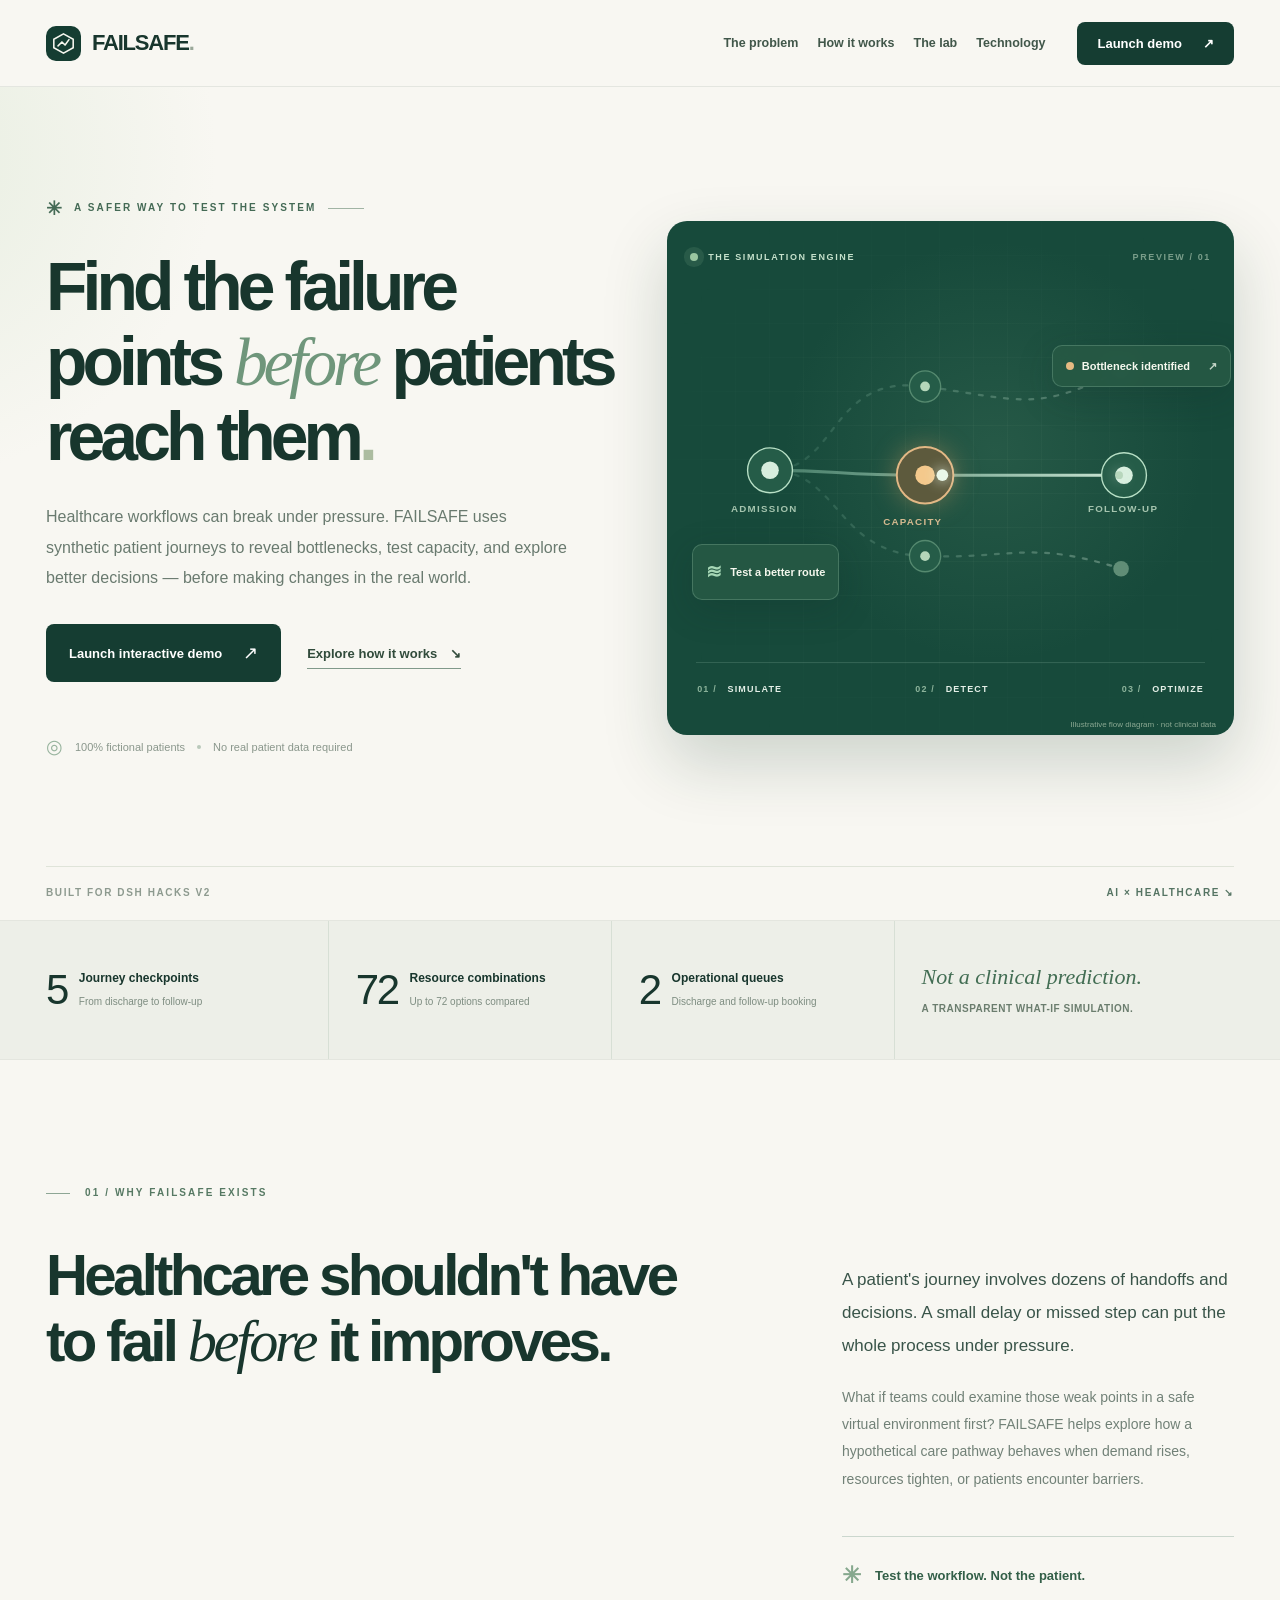
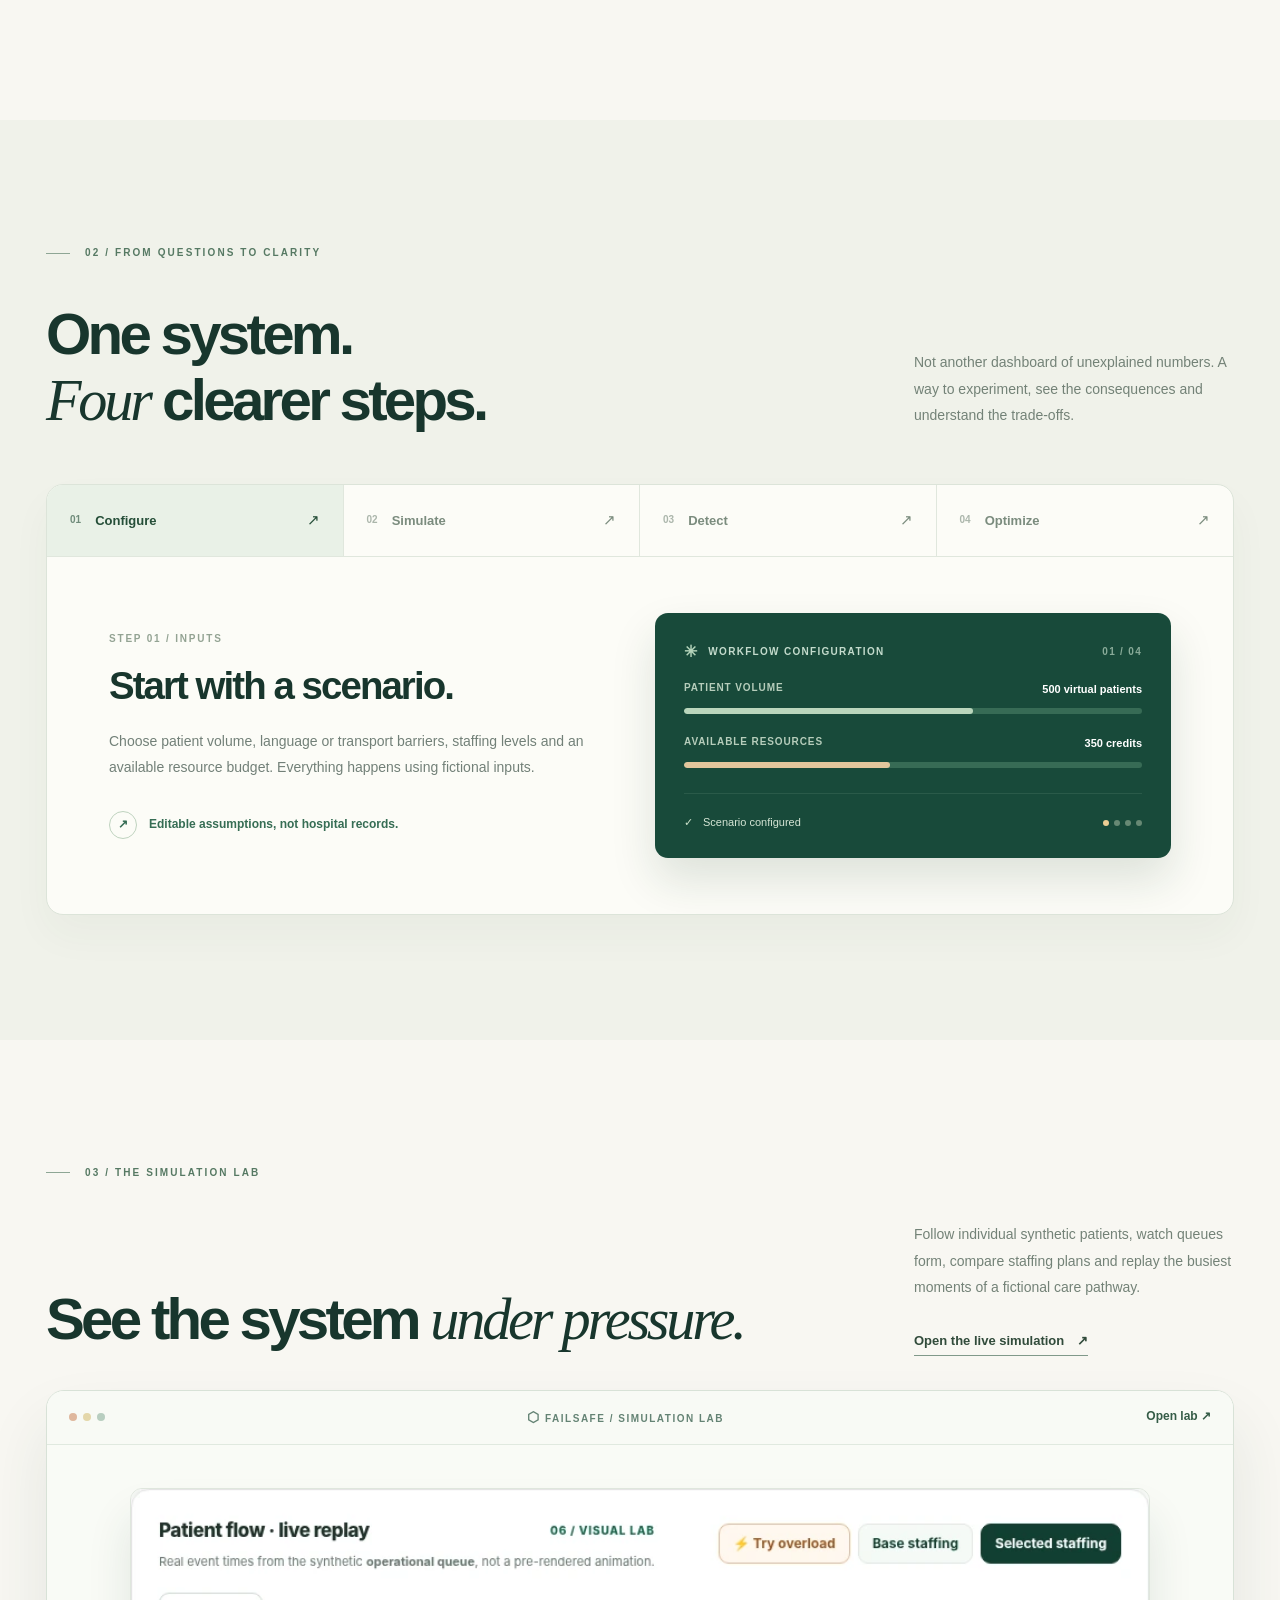
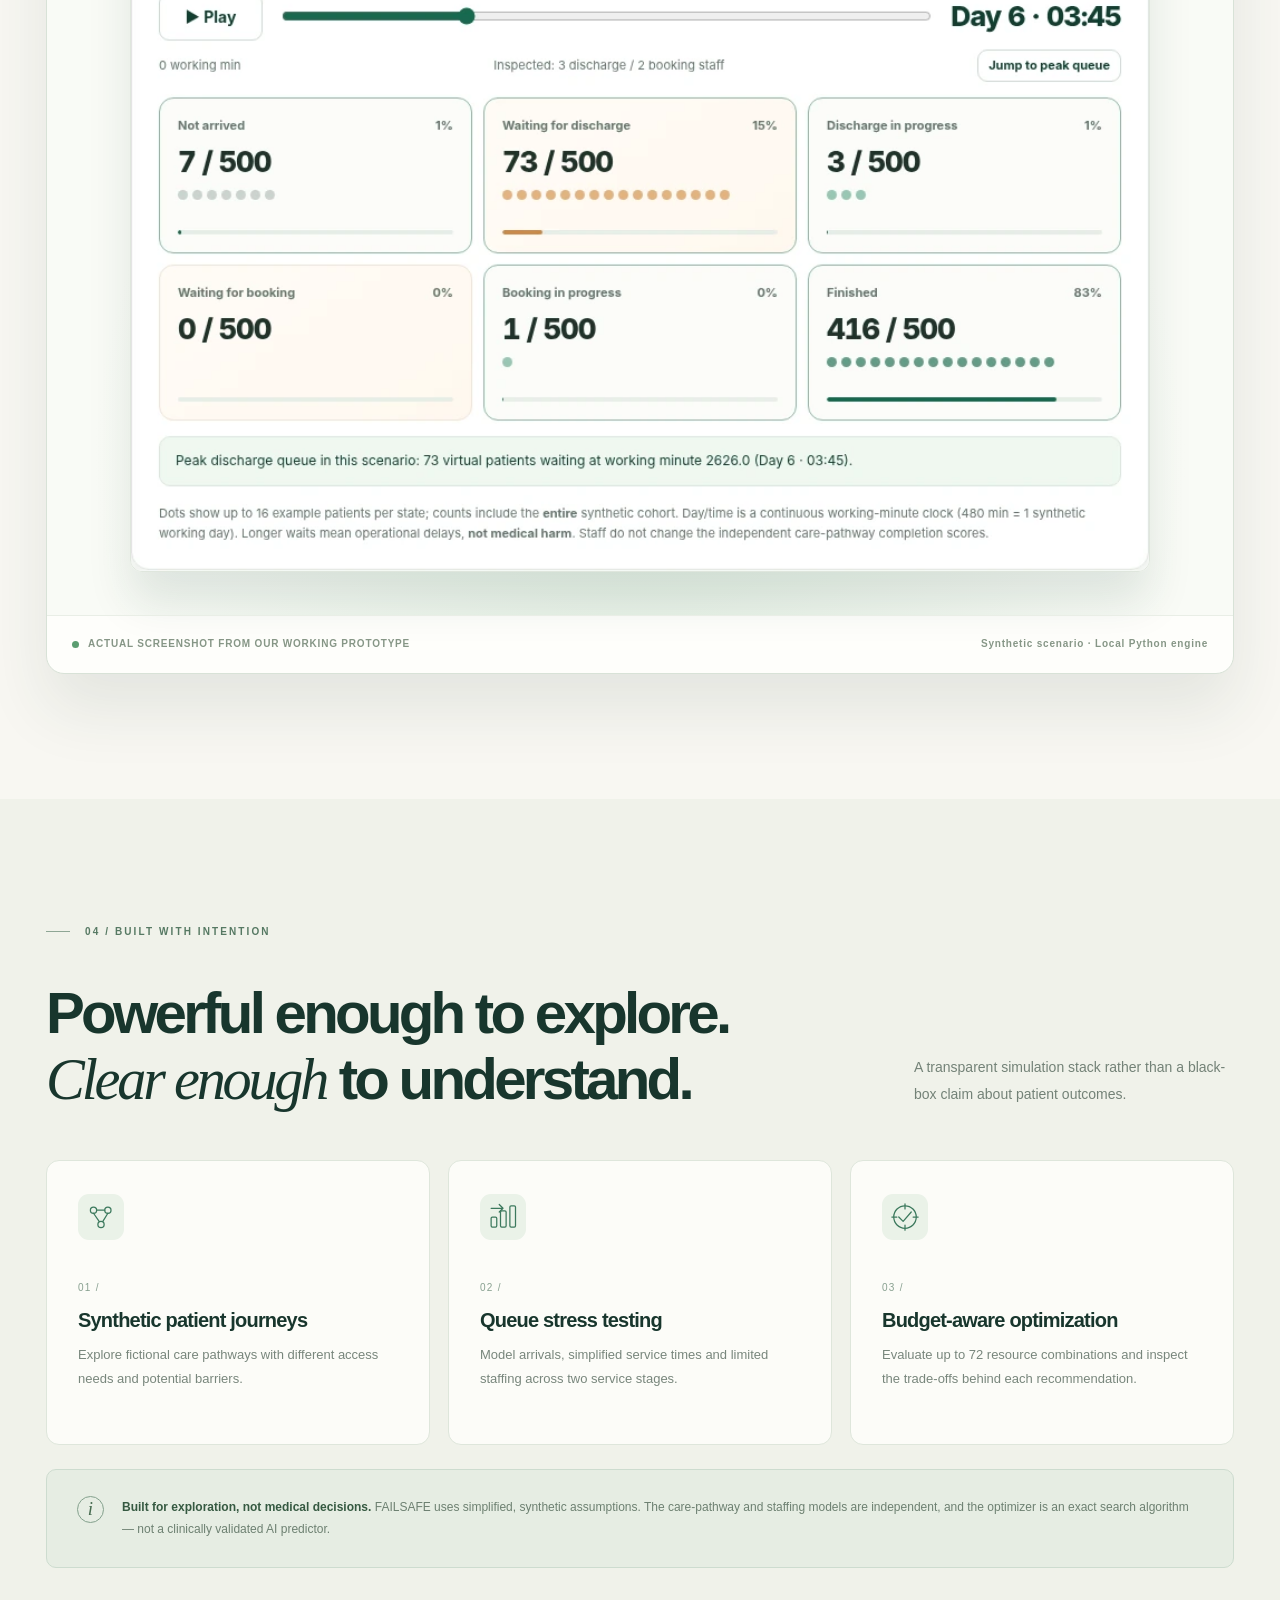
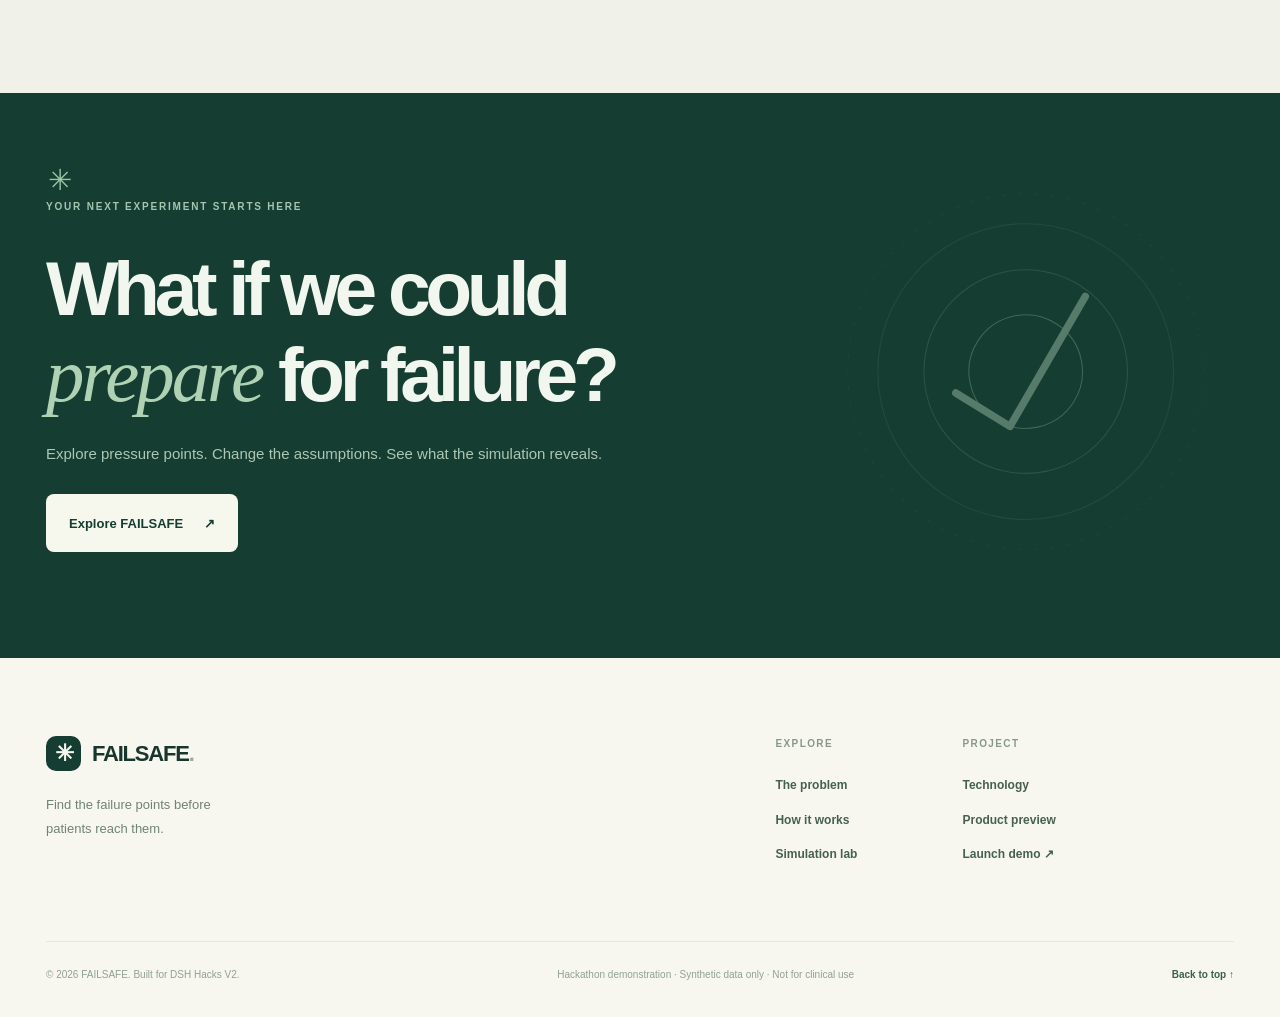
==== FAILSAFE_v0.8_Deploy/index.html @ ee8490b0 "Add files via upload" ====
<!doctype html>
<html lang="en">
<head>
  <meta charset="utf-8">
  <meta name="viewport" content="width=device-width, initial-scale=1">
  <meta name="theme-color" content="#f8f7f2">
  <meta name="description" content="FAILSAFE is an interactive healthcare workflow simulation prototype. Explore fictional patient journeys, stress-test queues and compare resource choices.">
  <meta property="og:title" content="FAILSAFE — Find the failure points before patients reach them">
  <meta property="og:description" content="An interactive healthcare workflow stress-testing prototype. Simulate. Detect. Optimize.">
  <title>FAILSAFE — Stress-test healthcare before it happens</title>
  <link rel="icon" href="assets/favicon.svg" type="image/svg+xml">
  <link rel="stylesheet" href="assets/styles.css">
  <script src="assets/home.js" defer></script>
</head>
<body>
  <a class="skip-link" href="#main">Skip to content</a>
  <header class="site-header" id="top">
    <div class="wrap navbar">
      <a class="brand" href="index.html" aria-label="FAILSAFE home">
        <span class="brand-icon" aria-hidden="true"><svg viewBox="0 0 32 32" fill="none"><path d="M16 3.6 28.4 10.5v11L16 28.4 3.6 21.5v-11L16 3.6Z" stroke="currentColor" stroke-width="2"/><path d="m9 19 5-5 4 4 5-7" stroke="currentColor" stroke-width="2" stroke-linecap="round" stroke-linejoin="round"/></svg></span>
        <span>FAILSAFE<span class="brand-period">.</span></span>
      </a>
      <nav class="nav-links" id="primary-nav" aria-label="Primary navigation">
        <a href="#mission">The problem</a><a href="#how-it-works">How it works</a><a href="#simulation">The lab</a><a href="#technology">Technology</a>
        <a class="nav-mobile-cta" href="lab.html">Launch the demo <span aria-hidden="true">↗</span></a>
      </nav>
      <div class="nav-right"><span class="nav-version"><span class="live-indicator"></span> INTERACTIVE PROTOTYPE</span><a class="button button-dark nav-cta" href="lab.html">Launch demo <span aria-hidden="true">↗</span></a></div>
      <button class="menu-toggle" type="button" aria-controls="primary-nav" aria-expanded="false" aria-label="Open navigation"><span></span><span></span><span></span></button>
    </div>
  </header>

  <main id="main">
    <section class="hero" aria-labelledby="hero-heading">
      <div class="hero-halo" aria-hidden="true"></div>
      <div class="wrap hero-grid">
        <div class="hero-content">
          <div class="eyebrow"><span class="eyebrow-symbol">✳</span> A SAFER WAY TO TEST THE SYSTEM <span class="eyebrow-line"></span></div>
          <h1 id="hero-heading">Find the failure points <em>before</em> patients reach them<span class="accent-dot">.</span></h1>
          <p class="hero-description">Healthcare workflows can break under pressure. FAILSAFE uses synthetic patient journeys to reveal bottlenecks, test capacity, and explore better decisions — before making changes in the real world.</p>
          <div class="hero-actions"><a class="button button-dark button-large" href="lab.html">Launch interactive demo <span class="button-arrow" aria-hidden="true">↗</span></a><a class="text-link" href="#how-it-works">Explore how it works <span aria-hidden="true">↘</span></a></div>
          <div class="hero-footnote"><span class="halo-icon" aria-hidden="true">◎</span> 100% fictional patients <span class="foot-divider"></span> No real patient data required</div>
        </div>
        <div class="hero-visual" aria-label="Illustration of a simulated patient workflow with a highlighted bottleneck">
          <div class="visual-grid"></div><div class="visual-ambient"></div>
          <div class="visual-topline"><span class="visual-mark"><span class="pulse"></span> THE SIMULATION ENGINE</span><span class="visual-serial">PREVIEW / 01</span></div>
          <div class="graph-art" aria-hidden="true">
            <svg viewBox="0 0 530 350" role="img" aria-label="Illustrative workflow network"><defs><linearGradient id="lineGlow" x1="0" x2="1"><stop stop-color="#7bb59b" stop-opacity=".48"/><stop offset="1" stop-color="#d7efde" stop-opacity=".95"/></linearGradient></defs>
              <path class="route faint" d="M80 182 C151 182 140 83 238 96 S351 124 440 79"/>
              <path class="route faint" d="M80 182 C151 182 147 267 238 270 S347 253 440 283"/>
              <path class="route primary" d="M80 182 C155 182 143 187 237 187 S345 187 443 187"/>
              <circle cx="80" cy="182" r="23" class="ring"/><circle cx="80" cy="182" r="9" class="node"/>
              <circle cx="239" cy="96" r="16" class="ring light"/><circle cx="239" cy="96" r="5" class="node dim"/>
              <circle cx="239" cy="187" r="29" class="ring amber-ring"/><circle cx="239" cy="187" r="10" class="node amber"/>
              <circle cx="239" cy="270" r="16" class="ring light"/><circle cx="239" cy="270" r="5" class="node dim"/>
              <circle cx="443" cy="187" r="23" class="ring"/><circle cx="443" cy="187" r="9" class="node"/>
              <circle cx="440" cy="79" r="8" class="endnode"/><circle cx="440" cy="283" r="8" class="endnode"/>
              <circle r="6" class="flow-particle"><animateMotion dur="5s" repeatCount="indefinite" path="M80 182 C155 182 143 187 237 187 S345 187 443 187"/></circle>
              <circle r="4" class="flow-particle second"><animateMotion dur="5s" begin="-2.5s" repeatCount="indefinite" path="M80 182 C155 182 143 187 237 187 S345 187 443 187"/></circle>
              <text x="40" y="225" class="svg-label">ADMISSION</text><text x="196" y="238" class="svg-label amber-text">CAPACITY</text><text x="406" y="225" class="svg-label">FOLLOW-UP</text>
            </svg>
            <div class="graph-bubble bubble-top"><span class="bubble-dot amber-bg"></span> Bottleneck identified <span class="bubble-icon">↗</span></div>
            <div class="graph-bubble bubble-bottom"><span class="wave-icon">≋</span> Test a better route</div>
          </div>
          <div class="visual-bottom"><span><span class="small-label">01 /</span> SIMULATE</span><span><span class="small-label">02 /</span> DETECT</span><span><span class="small-label">03 /</span> OPTIMIZE</span></div>
          <div class="visual-corner-tag">Illustrative flow diagram · not clinical data</div>
        </div>
      </div>
      <div class="wrap hero-bottom-rule"><span>BUILT FOR DSH HACKS V2</span><span>AI × HEALTHCARE <span aria-hidden="true">↘</span></span></div>
    </section>

    <section class="stats-band" aria-label="Prototype capabilities"><div class="wrap stat-grid">
      <div class="stat"><strong>5</strong><div><b>Journey checkpoints</b><span>From discharge to follow-up</span></div></div>
      <div class="stat"><strong>72</strong><div><b>Resource combinations</b><span>Up to 72 options compared</span></div></div>
      <div class="stat"><strong>2</strong><div><b>Operational queues</b><span>Discharge and follow-up booking</span></div></div>
      <div class="stat stat-quote"><span>Not a clinical prediction.</span><b>A transparent what-if simulation.</b></div>
    </div></section>

    <section class="section mission-section" id="mission"><div class="wrap mission-grid">
      <div><div class="section-kicker"><span class="kicker-line"></span> 01 / WHY FAILSAFE EXISTS</div><h2>Healthcare shouldn't have to fail <span class="serif-accent">before</span> it improves.</h2></div>
      <div class="mission-copy"><p class="lead">A patient's journey involves dozens of handoffs and decisions. A small delay or missed step can put the whole process under pressure.</p><p>What if teams could examine those weak points in a safe virtual environment first? FAILSAFE helps explore how a hypothetical care pathway behaves when demand rises, resources tighten, or patients encounter barriers.</p><div class="quote-rule"><span class="quote-star">✳</span><span>Test the workflow. Not the patient.</span></div></div>
    </div></section>

    <section class="section process-section" id="how-it-works"><div class="wrap">
      <div class="section-kicker"><span class="kicker-line"></span> 02 / FROM QUESTIONS TO CLARITY</div>
      <div class="process-heading"><h2>One system.<br><span class="serif-accent">Four</span> clearer steps.</h2><p>Not another dashboard of unexplained numbers. A way to experiment, see the consequences and understand the trade-offs.</p></div>
      <div class="process-card" id="process-explorer"><div class="process-tabs" role="tablist" aria-label="Simulation process steps">
        <button class="step-tab active" data-step="0" type="button" role="tab" aria-selected="true" aria-controls="step-panel" id="tab-0"><span class="step-count">01</span><span>Configure</span><span class="tab-arrow">↗</span></button>
        <button class="step-tab" data-step="1" type="button" role="tab" aria-selected="false" aria-controls="step-panel" id="tab-1" tabindex="-1"><span class="step-count">02</span><span>Simulate</span><span class="tab-arrow">↗</span></button>
        <button class="step-tab" data-step="2" type="button" role="tab" aria-selected="false" aria-controls="step-panel" id="tab-2" tabindex="-1"><span class="step-count">03</span><span>Detect</span><span class="tab-arrow">↗</span></button>
        <button class="step-tab" data-step="3" type="button" role="tab" aria-selected="false" aria-controls="step-panel" id="tab-3" tabindex="-1"><span class="step-count">04</span><span>Optimize</span><span class="tab-arrow">↗</span></button>
      </div><div class="process-details" role="tabpanel" id="step-panel" aria-labelledby="tab-0" tabindex="0">
        <div class="process-copy"><div class="muted-overline" id="step-overline">STEP 01 / INPUTS</div><h3 id="step-title">Start with a scenario.</h3><p id="step-text">Choose patient volume, language or transport barriers, staffing levels and an available resource budget. Everything happens using fictional inputs.</p><div class="step-callout"><span class="callout-symbol">↗</span><span id="step-note">Editable assumptions, not hospital records.</span></div></div>
        <div class="step-demo" aria-hidden="true"><div class="demo-heading"><span class="mini-mark">✳</span> WORKFLOW CONFIGURATION <span>01 / 04</span></div><div class="demo-lines"><div class="demo-label">PATIENT VOLUME <b id="mini-label-1">500 virtual patients</b></div><div class="progress-track"><div class="progress-bar" id="mini-bar-1"></div></div><div class="demo-label">AVAILABLE RESOURCES <b id="mini-label-2">350 credits</b></div><div class="progress-track secondary-track"><div class="progress-bar" id="mini-bar-2"></div></div></div><div class="demo-footer"><span class="check-circle">✓</span><span id="mini-status">Scenario configured</span><span class="mini-dots"><i></i><i></i><i></i><i></i></span></div></div>
      </div></div>
    </div></section>

    <section class="section lab-section" id="simulation"><div class="wrap"><div class="section-kicker"><span class="kicker-line"></span> 03 / THE SIMULATION LAB</div>
      <div class="lab-intro"><h2>See the system <span class="serif-accent">under pressure.</span></h2><div><p>Follow individual synthetic patients, watch queues form, compare staffing plans and replay the busiest moments of a fictional care pathway.</p><a class="text-link dark-link" href="lab.html">Open the live simulation <span aria-hidden="true">↗</span></a></div></div>
      <div class="lab-frame"><div class="lab-frame-top"><div class="frame-dots"><i></i><i></i><i></i></div><span class="frame-address"><span class="small-shield">⬡</span> FAILSAFE / SIMULATION LAB</span><a href="lab.html" class="frame-open">Open lab ↗</a></div><div class="lab-image-wrap"><img loading="lazy" src="assets/simulation-screenshot.webp" alt="Actual FAILSAFE simulation lab: a timeline and six cards showing fictional patients arriving, waiting for discharge, receiving service, waiting for booking, receiving booking service, and finishing."></div><div class="lab-caption"><div><span class="caption-dot"></span> ACTUAL SCREENSHOT FROM OUR WORKING PROTOTYPE</div><span>Synthetic scenario · Local Python engine</span></div></div>
    </div></section>

    <section class="section tech-section" id="technology"><div class="wrap"><div class="section-kicker"><span class="kicker-line"></span> 04 / BUILT WITH INTENTION</div><div class="tech-head"><h2>Powerful enough to explore.<br><span class="serif-accent">Clear enough</span> to understand.</h2><p>A transparent simulation stack rather than a black-box claim about patient outcomes.</p></div><div class="tech-grid">
      <article class="tech-card"><div class="feature-icon"><svg viewBox="0 0 48 48" fill="none" aria-hidden="true"><circle cx="12" cy="13" r="5"/><circle cx="35" cy="13" r="5"/><circle cx="24" cy="36" r="5"/><path d="M17 13h13m-18 5 9 13m14-13-8 13"/></svg></div><span class="tech-number">01 /</span><h3>Synthetic patient journeys</h3><p>Explore fictional care pathways with different access needs and potential barriers.</p></article>
      <article class="tech-card"><div class="feature-icon"><svg viewBox="0 0 48 48" fill="none" aria-hidden="true"><rect x="5" y="24" width="9" height="16" rx="2"/><rect x="20" y="14" width="9" height="26" rx="2"/><rect x="35" y="6" width="9" height="34" rx="2"/><path d="M5 10h19m-6-6 6 6-6 6"/></svg></div><span class="tech-number">02 /</span><h3>Queue stress testing</h3><p>Model arrivals, simplified service times and limited staffing across two service stages.</p></article>
      <article class="tech-card"><div class="feature-icon"><svg viewBox="0 0 48 48" fill="none" aria-hidden="true"><circle cx="24" cy="24" r="18"/><path d="m14 24 7 7 13-15"/><path d="M24 3v8m0 26v8M3 24h8m26 0h8"/></svg></div><span class="tech-number">03 /</span><h3>Budget-aware optimization</h3><p>Evaluate up to 72 resource combinations and inspect the trade-offs behind each recommendation.</p></article>
    </div><div class="tech-honesty"><div class="honesty-icon">i</div><p><strong>Built for exploration, not medical decisions.</strong> FAILSAFE uses simplified, synthetic assumptions. The care-pathway and staffing models are independent, and the optimizer is an exact search algorithm — not a clinically validated AI predictor.</p></div>
    </div></section>

    <section class="closing-section"><div class="wrap closing-grid"><div class="closing-spark" aria-hidden="true">✳</div><div class="closing-copy"><div class="closing-kicker">YOUR NEXT EXPERIMENT STARTS HERE</div><h2>What if we could<br><em>prepare</em> for failure?</h2><p>Explore pressure points. Change the assumptions. See what the simulation reveals.</p><a class="button button-cream button-large" href="lab.html">Explore FAILSAFE <span aria-hidden="true">↗</span></a></div><div class="closing-symbol" aria-hidden="true"><svg viewBox="0 0 350 350" fill="none"><circle cx="175" cy="175" r="138" stroke="currentColor" stroke-opacity=".22"/><circle cx="175" cy="175" r="95" stroke="currentColor" stroke-opacity=".35"/><circle cx="175" cy="175" r="53" stroke="currentColor" stroke-opacity=".65"/><path d="m107 181 43 41 94-104" stroke="currentColor" stroke-width="7" stroke-linecap="round" stroke-linejoin="round"/><circle cx="175" cy="175" r="166" stroke="currentColor" stroke-opacity=".12" stroke-dasharray="3 12"/></svg></div></div></section>
  </main>

  <footer class="site-footer"><div class="wrap footer-top"><div><a class="brand brand-footer" href="#top"><span class="brand-icon" aria-hidden="true">✳</span><span>FAILSAFE<span class="brand-period">.</span></span></a><p>Find the failure points before<br>patients reach them.</p></div><div class="footer-links"><div><span>EXPLORE</span><a href="#mission">The problem</a><a href="#how-it-works">How it works</a><a href="lab.html">Simulation lab</a></div><div><span>PROJECT</span><a href="#technology">Technology</a><a href="#simulation">Product preview</a><a href="lab.html">Launch demo ↗</a></div></div></div><div class="wrap footer-bottom"><span>© 2026 FAILSAFE. Built for DSH Hacks V2.</span><span>Hackathon demonstration · Synthetic data only · Not for clinical use</span><a href="#top">Back to top ↑</a></div></footer>
</body>
</html>
---- FAILSAFE_v0.8_Deploy/assets/styles.css ----
:root{color-scheme:light;--cream:#f8f7f2;--paper:#fffefa;--ink:#18362d;--deep:#153d32;--forest:#225b49;--sage:#94bda8;--sage-light:#eaf0e8;--amber:#d99a60;--muted:#68796f;--line:#e2e6dd;--muted-line:#d7dfd6;--serif:Georgia,'Times New Roman',serif;--sans:Inter,'Helvetica Neue',-apple-system,BlinkMacSystemFont,'Segoe UI',Arial,sans-serif}
*,*::before,*::after{box-sizing:border-box}html{scroll-behavior:smooth;scroll-padding-top:94px}body{margin:0;background:var(--cream);color:var(--ink);font:15px/1.65 var(--sans);-webkit-font-smoothing:antialiased}body.menu-open{overflow:hidden}a{color:inherit;text-decoration:none}button{font:inherit}button,a{-webkit-tap-highlight-color:transparent}button:focus-visible,a:focus-visible{outline:3px solid #bd9150;outline-offset:4px}img,svg{max-width:100%}h1,h2,h3,p{margin-top:0}.wrap{width:min(1296px,calc(100% - 92px));margin-inline:auto}.skip-link{position:absolute;z-index:300;top:-75px;left:20px;background:var(--deep);color:#fff;padding:10px 16px}.skip-link:focus{top:20px}.serif-accent{font-family:var(--serif);font-weight:400;font-style:italic;letter-spacing:-.055em}.site-header{position:relative;z-index:80;border-bottom:1px solid rgba(26,57,43,.09);background:rgba(248,247,242,.95);backdrop-filter:blur(18px)}.navbar{height:86px;display:flex;align-items:center;justify-content:space-between;gap:32px}.brand{display:inline-flex;align-items:center;gap:11px;font-weight:820;font-size:22px;letter-spacing:-.055em;line-height:1;white-space:nowrap}.brand-icon{display:grid;place-items:center;width:35px;height:35px;background:var(--deep);border-radius:10px;color:#f6f7ef}.brand-icon svg{width:25px;height:25px}.brand-period{color:#9aa899}.nav-links{display:flex;gap:31px;align-items:center;margin-left:auto}.nav-links>a{color:#41574a;font-weight:600;font-size:12.5px;transition:color .2s;white-space:nowrap}.nav-links>a:hover{color:#0e7753}.nav-right{display:flex;gap:22px;align-items:center}.nav-version{display:flex;gap:8px;align-items:center;color:#7b8980;font-size:9px;letter-spacing:.14em;font-weight:800;white-space:nowrap}.live-indicator{width:7px;height:7px;border-radius:50%;background:#83a98d;box-shadow:0 0 0 4px #e0ebde}.button{display:inline-flex;align-items:center;justify-content:center;gap:21px;border-radius:8px;line-height:1;font-weight:650;font-size:13px;transition:transform .24s,background .24s,box-shadow .24s;white-space:nowrap}.button:hover{transform:translateY(-2px);box-shadow:0 12px 25px rgba(16,49,37,.14)}.button-dark{background:var(--deep);color:#fff;padding:15px 20px}.button-dark:hover{background:#225d47}.button-large{padding:19px 23px;font-size:13px;min-height:58px}.button-arrow{font-size:18px;font-weight:400}.nav-mobile-cta,.menu-toggle{display:none}.hero{position:relative;overflow:hidden}.hero-halo{position:absolute;pointer-events:none;width:700px;height:700px;left:-460px;top:-280px;background:radial-gradient(circle,#e7eee0,transparent 66%)}.hero-grid{position:relative;display:grid;grid-template-columns:1.05fr 1fr;gap:45px;align-items:center;padding:106px 0 103px}.hero-content{position:relative;z-index:1}.eyebrow,.section-kicker{font-size:10px;letter-spacing:.21em;font-weight:800;display:flex;align-items:center;gap:12px}.eyebrow{color:#446a55;margin-bottom:26px}.eyebrow-symbol{font-size:19px;letter-spacing:0}.eyebrow-line{width:36px;height:1px;background:#a1b4a4}.hero h1{font-size:clamp(51px,5.1vw,83px);line-height:1.095;letter-spacing:-.072em;font-weight:630;margin:0 0 28px;max-width:710px}.hero h1 em{font-family:var(--serif);font-weight:400;font-style:italic;letter-spacing:-.067em;color:#6f967b}.accent-dot{color:#acbca0}.hero-description{font-size:16px;line-height:1.9;color:#697a6f;max-width:527px;margin-bottom:31px}.hero-actions{display:flex;align-items:center;gap:26px;flex-wrap:wrap}.text-link{display:inline-flex;gap:13px;align-items:center;font-size:13px;font-weight:700;color:#314b3b;position:relative}.text-link:after{content:"";height:1px;background:#80998a;position:absolute;left:0;right:0;bottom:-5px;transform-origin:left;transition:transform .2s}.text-link:hover:after{transform:scaleX(.4)}.hero-footnote{display:flex;align-items:center;gap:12px;margin-top:49px;font-size:11px;color:#8a978c}.halo-icon{font-size:19px;color:#97b39d}.foot-divider{width:4px;height:4px;background:#bac9bb;border-radius:50%}.hero-visual{min-height:514px;position:relative;overflow:hidden;background:#174a3b;border-radius:20px;box-shadow:0 28px 65px #133c2930;isolation:isolate}.visual-grid{position:absolute;inset:0;background-image:linear-gradient(#d2f1d20c 1px,transparent 1px),linear-gradient(90deg,#d2f1d20c 1px,transparent 1px);background-size:34px 34px;mask-image:radial-gradient(circle at 50% 50%,#000,transparent 84%)}.visual-ambient{position:absolute;width:450px;height:450px;left:18%;top:1%;background:radial-gradient(circle,#61957533,transparent 66%);pointer-events:none}.visual-topline{display:flex;justify-content:space-between;align-items:center;padding:29px 30px 0;color:#c6e1cc;font-size:9px;font-weight:800;letter-spacing:.18em}.visual-mark{display:flex;align-items:center;gap:10px}.pulse{width:8px;height:8px;border-radius:100%;background:#9ac6a0;box-shadow:0 0 0 6px #9ac6a021;animation:pulse 2.5s ease-in-out infinite}.visual-serial{color:#b2cdb7a3}.graph-art{position:relative;display:grid;place-items:center;height:397px;padding:0 25px}.graph-art svg{width:100%;height:100%;max-width:530px;overflow:visible}.graph-art .route{fill:none;stroke-width:2.3;stroke:url(#lineGlow);stroke-linecap:round}.graph-art .route.faint{opacity:.35;stroke-dasharray:4 9}.graph-art .route.primary{stroke-width:3.2}.ring{stroke:#b8e0c6;stroke-width:1.4;fill:#255c48}.ring.light{stroke:#79ac8c;stroke-opacity:.6}.ring.amber-ring{stroke:#e3b885;fill:#5d5a3d;stroke-width:2;filter:drop-shadow(0 0 13px #d99a6066)}.node{fill:#d7eede}.node.dim{fill:#b5d6ba}.node.amber{fill:#f4c98c}.endnode{fill:#608d76}.flow-particle{fill:#eaf8e9;filter:drop-shadow(0 0 7px #eaf8e9)}.flow-particle.second{fill:#aacdaf;opacity:.7}.svg-label{font:700 10px var(--sans);letter-spacing:.13em;fill:#a5c4ae}.svg-label.amber-text{fill:#d6ba90}.graph-bubble{display:flex;align-items:center;gap:8px;position:absolute;border:1px solid #8cbba350;background:#265944ed;backdrop-filter:blur(10px);color:#f5f8ee;padding:11px 13px;font-weight:650;font-size:11px;border-radius:10px;box-shadow:0 10px 35px #102e2a38}.bubble-top{top:80px;right:8px}.bubble-bottom{bottom:62px;left:25px}.bubble-dot{width:8px;height:8px;border-radius:50%}.amber-bg{background:#e5ba82}.bubble-icon{margin-left:10px;color:#c5d7c9}.wave-icon{font-size:19px;color:#a6d7b6}.visual-bottom{border-top:1px solid #b9dcc72b;display:flex;justify-content:space-between;margin:0 29px;padding:19px 1px;color:#e4efe7;font-size:9px;letter-spacing:.13em;font-weight:750}.small-label{color:#8cb39b;margin-right:7px}.visual-corner-tag{position:absolute;right:18px;bottom:4px;font-size:8px;color:#a9c1a9;opacity:.8}.hero-bottom-rule{border-top:1px solid #dfe4d9;padding:18px 0 19px;display:flex;justify-content:space-between;align-items:center;color:#8d9a8f;font-size:10px;font-weight:780;letter-spacing:.16em}.hero-bottom-rule span:last-child{color:#557463}.stats-band{background:#edeFE8;border-top:1px solid #e4e6df;border-bottom:1px solid #e4e6df}.stat-grid{display:grid;grid-template-columns:1fr 1fr 1fr 1.2fr;min-height:138px;align-items:stretch}.stat{display:flex;align-items:center;gap:17px;border-right:1px solid #d7dfd5;padding:20px 20px 20px 0}.stat:not(:first-child){padding-left:27px}.stat strong{font-size:47px;font-weight:530;letter-spacing:-.06em;line-height:1}.stat b{display:block;font-size:12px;line-height:1.4}.stat span{display:block;color:#7e8d81;font-size:10px;margin-top:7px}.stat-quote{display:flex;flex-direction:column;justify-content:center;align-items:start;padding-right:0;border:none;gap:5px}.stat-quote span{font:italic 22px/1.2 var(--serif);color:#426d53;margin:0}.stat-quote b{color:#6b7d6e;letter-spacing:.05em;font-size:10px;text-transform:uppercase}.section{padding:125px 0}.section-kicker{color:#567963;gap:15px;margin-bottom:40px}.kicker-line{width:24px;height:1px;background:#8ea695}.mission-grid{display:grid;grid-template-columns:1.2fr .72fr;gap:12%;align-items:start}.section h2{font-size:clamp(40px,4.55vw,68px);line-height:1.13;letter-spacing:-.064em;font-weight:590;max-width:840px}.mission-copy{padding-top:78px}.mission-copy p{color:#718177;line-height:1.95;font-size:14px;margin:0 0 21px}.mission-copy .lead{font-size:17px;color:#395449;font-weight:520}.quote-rule{border-top:1px solid #cbd7ce;margin-top:43px;padding-top:20px;font-weight:650;font-size:13px;display:flex;align-items:center;gap:14px;color:#335f48}.quote-star{font-size:23px;color:#86a88e}.process-section{background:#f0f2ea}.process-heading,.lab-intro,.tech-head{display:flex;justify-content:space-between;align-items:end;gap:40px;margin-bottom:50px}.process-heading h2,.lab-intro h2,.tech-head h2{margin-bottom:0}.process-heading p,.lab-intro p,.tech-head p{max-width:320px;font-size:14px;line-height:1.9;color:#738277;margin:0 0 5px}.process-card{border:1px solid #dce4d9;background:#fcfcf7;border-radius:17px;box-shadow:0 20px 40px #2844320a;overflow:hidden}.process-tabs{display:grid;grid-template-columns:repeat(4,1fr);border-bottom:1px solid #e0e7dd}.step-tab{border:0;border-right:1px solid #e0e7dd;background:transparent;color:#7b8c7e;display:flex;align-items:center;gap:14px;cursor:pointer;transition:background .2s,color .2s;padding:23px;text-align:left;font-weight:700;font-size:13px}.step-tab:last-child{border-right:0}.step-tab.active{background:#e9f1e7;color:#254e38}.step-tab:hover{background:#eef4eb}.step-count{font-size:10px;opacity:.62}.tab-arrow{margin-left:auto;font-size:15px;font-weight:400}.process-details{display:grid;grid-template-columns:1fr 1fr;gap:30px;padding:56px 62px;align-items:center;min-height:356px}.muted-overline{font-size:10px;letter-spacing:.18em;font-weight:760;color:#93a393;margin-bottom:15px}.process-copy h3{font-size:clamp(27px,3vw,39px);line-height:1.22;font-weight:600;letter-spacing:-.05em;margin-bottom:18px}.process-copy p{font-size:14px;line-height:1.9;color:#728078;max-width:500px}.step-callout{display:flex;align-items:center;gap:12px;color:#366d54;font-size:12px;font-weight:700;margin-top:30px}.callout-symbol{border:1px solid #bfd3bf;display:grid;place-items:center;border-radius:100%;width:28px;height:28px}.step-demo{border-radius:13px;background:#184a3a;color:#ecf7ec;min-height:245px;display:flex;flex-direction:column;padding:26px 29px;box-shadow:0 22px 45px #143e2722}.demo-heading{display:flex;align-items:center;gap:10px;font-size:10px;letter-spacing:.13em;font-weight:700;color:#c3dbcc}.demo-heading span:last-child{margin-left:auto;color:#89ab99}.mini-mark{font-size:16px;color:#b4d4ba}.demo-lines{display:grid;gap:10px;flex:1;align-content:center}.demo-label{display:flex;justify-content:space-between;gap:10px;font-size:10px;color:#b6cdbb;letter-spacing:.09em;font-weight:650}.demo-label b{font-size:11px;letter-spacing:0;color:#fff}.progress-track{height:6px;background:#376b55;border-radius:9px;overflow:hidden;margin-bottom:10px}.progress-bar{width:63%;height:100%;border-radius:9px;background:#bad6bc;transition:width .3s}.secondary-track .progress-bar{width:45%;background:#e2c69c}.demo-footer{border-top:1px solid #8aaf9429;display:flex;gap:10px;align-items:center;padding-top:19px;font-size:11px;color:#d5e5d5}.check-circle{color:#cde2cb}.mini-dots{display:flex;gap:5px;margin-left:auto}.mini-dots i{background:#678974;width:6px;height:6px;border-radius:50%}.mini-dots i:first-child{background:#ebce94}.lab-section{background:#f8f7f2}.lab-intro{margin-bottom:37px}.lab-intro div{align-self:end}.dark-link{margin-top:24px}.lab-frame{background:#fefefb;border-radius:18px;overflow:hidden;border:1px solid #d8e2d7;box-shadow:0 35px 65px #1d443018}.lab-frame-top{display:flex;align-items:center;justify-content:space-between;padding:15px 22px;border-bottom:1px solid #e0e9df;background:#f8faf5}.frame-dots{display:flex;gap:6px}.frame-dots i{height:8px;width:8px;border-radius:100%;background:#b8cec0}.frame-dots i:first-child{background:#dfb79d}.frame-dots i:nth-child(2){background:#e4d7aa}.frame-address{font-size:10px;letter-spacing:.15em;font-weight:760;color:#648374}.small-shield{font-size:14px}.frame-open{font-size:12px;font-weight:680;color:#355c47}.frame-open:hover{text-decoration:underline}.lab-image-wrap{padding:43px 7%;background:radial-gradient(ellipse at 50% 80%,#e3efe3 0,#f9fbf6 65%)}.lab-image-wrap img{display:block;width:100%;height:auto;border-radius:12px;box-shadow:0 30px 45px #1a40351c;border:1px solid #dfe6dd}.lab-caption{padding:20px 25px;display:flex;align-items:center;justify-content:space-between;gap:20px;border-top:1px solid #e9eee6;color:#869686;font-size:10px;font-weight:700;letter-spacing:.08em}.lab-caption div{display:flex;align-items:center;gap:9px}.caption-dot{display:inline-block;background:#5b9d70;width:7px;height:7px;border-radius:100%}.tech-section{background:#f0f2ea}.tech-head{margin-bottom:47px}.tech-grid{display:grid;grid-template-columns:repeat(3,1fr);gap:18px}.tech-card{background:#fcfcf8;border:1px solid #dee6db;border-radius:13px;padding:33px 31px 36px;min-height:285px;transition:transform .25s,box-shadow .25s}.tech-card:hover{transform:translateY(-5px);box-shadow:0 18px 30px #24463312}.feature-icon{height:46px;width:46px;border-radius:11px;background:#eaf2e8;display:grid;place-items:center;color:#3c795d;margin-bottom:34px}.feature-icon svg{height:30px;width:30px;stroke:currentColor;stroke-width:2;stroke-linecap:round;stroke-linejoin:round}.tech-number{font-size:10px;letter-spacing:.13em;color:#88a090}.tech-card h3{font-size:20px;letter-spacing:-.04em;line-height:1.3;font-weight:650;margin:9px 0 10px}.tech-card p{font-size:13px;line-height:1.85;color:#78867c;margin:0}.tech-honesty{display:flex;gap:18px;align-items:flex-start;padding:26px 30px;background:#e6ede3;border:1px solid #cddccf;margin-top:24px;border-radius:10px}.honesty-icon{display:grid;place-items:center;flex-shrink:0;width:27px;height:27px;border-radius:50%;border:1px solid #84a18d;color:#466b4f;font:italic 19px var(--serif)}.tech-honesty p{margin:0;font-size:12px;line-height:1.9;color:#6d8071}.tech-honesty strong{color:#355941}.closing-section{background:#153d32;color:#f1f6ef;position:relative;overflow:hidden}.closing-grid{min-height:565px;display:flex;align-items:center;position:relative}.closing-spark{position:absolute;font-size:29px;color:#95c5a1;top:64px;left:2px}.closing-copy{padding:90px 0;z-index:1}.closing-kicker{font-size:10px;letter-spacing:.18em;color:#a5c5ae;font-weight:790;margin-bottom:29px}.closing-copy h2{font-size:clamp(49px,6vw,87px);line-height:1.12;letter-spacing:-.07em;font-weight:550;margin:0 0 23px}.closing-copy h2 em{font-family:var(--serif);font-weight:400;letter-spacing:-.04em;color:#b0d2b4}.closing-copy p{font-size:15px;color:#acc7b4;margin-bottom:28px}.button-cream{background:#f6f8ed;color:#153d32}.button-cream:hover{background:#e8f1e3}.closing-symbol{position:absolute;right:20px;width:min(36%,375px);color:#a5c8b1;opacity:.45;transform:rotate(-12deg)}.site-footer{background:#f7f7f0}.footer-top{padding:78px 0 76px;display:flex;justify-content:space-between;gap:40px}.brand-footer .brand-icon{font-size:23px}.footer-top p{color:#718277;font-size:13px;margin:22px 0 0;line-height:1.8}.footer-links{display:flex;gap:105px;margin-right:15%}.footer-links div{display:flex;flex-direction:column;gap:15px}.footer-links span{font-size:10px;letter-spacing:.14em;color:#869988;font-weight:780;margin-bottom:8px}.footer-links a{font-size:12px;font-weight:650;color:#46604f}.footer-links a:hover{text-decoration:underline}.footer-bottom{border-top:1px solid #e2e7df;display:flex;justify-content:space-between;align-items:center;gap:18px;padding:25px 0 33px;color:#91a092;font-size:10px}.footer-bottom a{white-space:nowrap;color:#3b6149;font-weight:700}@keyframes pulse{0%,100%{box-shadow:0 0 0 6px #9ac6a021}50%{box-shadow:0 0 0 11px #9ac6a005}}
@media(max-width:1280px){.nav-version{display:none}.nav-links{gap:19px}.hero-grid{gap:26px}.hero h1{font-size:clamp(51px,5.3vw,72px)}.visual-topline{padding-left:23px;padding-right:23px}.bubble-top{right:3px}.stats-band .stat{gap:12px}.stat strong{font-size:42px}}
@media(max-width:1000px){.wrap{width:min(100% - 58px,1296px)}.navbar{gap:20px;height:77px}.nav-links{gap:15px}.nav-links>a{font-size:11px}.nav-cta{font-size:11px;padding:13px}.hero-grid{grid-template-columns:1fr;gap:45px;padding:70px 0 60px}.hero-content{max-width:760px}.hero h1{max-width:900px;font-size:clamp(58px,8vw,79px)}.hero-description{max-width:650px}.hero-visual{max-width:720px;width:100%;margin:auto;min-height:490px}.hero-bottom-rule{margin-top:20px}.mission-grid{gap:7%}.section{padding:93px 0}.process-details{padding:42px}.footer-links{margin-right:0}.stat-grid{grid-template-columns:repeat(2,1fr)}.stat:nth-child(2){border-right:0}.stat:nth-child(n+3){border-top:1px solid #d7dfd5}.stat-quote{padding-left:27px!important}}
@media(max-width:750px){.wrap{width:calc(100% - 40px)}.navbar{height:70px}.brand{font-size:20px}.menu-toggle{width:39px;height:39px;display:flex;align-items:center;justify-content:center;gap:5px;flex-direction:column;border:1px solid #d7e2d8;border-radius:9px;background:#fcfcf6;cursor:pointer;z-index:100}.menu-toggle span{height:2px;width:17px;background:var(--deep);transition:transform .2s,opacity .2s}.menu-open .menu-toggle span:first-child{transform:translateY(7px) rotate(45deg)}.menu-open .menu-toggle span:nth-child(2){opacity:0}.menu-open .menu-toggle span:last-child{transform:translateY(-7px) rotate(-45deg)}.nav-cta{display:none}.nav-links{display:none;position:absolute;left:0;right:0;top:70px;z-index:90;background:#fbfaf4;padding:20px 25px 33px;box-shadow:0 24px 38px #123e2d22;border-bottom:1px solid #d8e3d9;align-items:stretch;flex-direction:column;gap:0}.menu-open .nav-links{display:flex}.nav-links>a{font-size:16px;padding:13px 0;border-bottom:1px solid #e4e9e1}.nav-links .nav-mobile-cta{display:flex;color:var(--deep);font-weight:770;justify-content:space-between}.hero-grid{padding:63px 0 56px}.hero h1{font-size:clamp(45px,10.5vw,67px);letter-spacing:-.068em}.hero-description{font-size:14px;line-height:1.85}.eyebrow{font-size:9px;letter-spacing:.15em;margin-bottom:20px}.hero-actions{gap:21px}.hero-footnote{margin-top:29px;flex-wrap:wrap;gap:7px;font-size:10px}.hero-visual{min-height:400px;max-width:550px}.graph-art{height:303px;padding:0 12px}.visual-topline{padding:20px 20px 0}.graph-bubble{font-size:9px;padding:9px}.bubble-top{top:47px}.bubble-bottom{bottom:40px}.visual-bottom{margin:0 20px;padding:16px 0}.visual-corner-tag{bottom:2px}.section{padding:80px 0}.section-kicker{margin-bottom:27px;font-size:9px}.section h2{font-size:clamp(38px,9vw,54px)}.mission-grid{grid-template-columns:1fr;gap:0}.mission-copy{padding-top:2px}.mission-copy .lead{font-size:16px}.quote-rule{margin-top:25px}.process-heading,.lab-intro,.tech-head{display:block;margin-bottom:29px}.process-heading p,.lab-intro p,.tech-head p{margin-top:16px;max-width:650px}.process-tabs{grid-template-columns:repeat(2,1fr)}.step-tab{padding:14px 16px}.step-tab:nth-child(2){border-right:0}.step-tab:nth-child(-n+2){border-bottom:1px solid #e0e7dd}.process-details{grid-template-columns:1fr;gap:27px;padding:30px 22px}.process-copy h3{font-size:30px}.step-callout{margin-top:20px}.step-demo{min-height:224px}.lab-image-wrap{padding:20px 12px}.lab-caption{flex-direction:column;align-items:start;padding:14px;font-size:9px;gap:7px}.lab-intro h2{max-width:550px}.tech-grid{grid-template-columns:1fr;gap:12px}.tech-card{min-height:auto;padding:23px 25px}.feature-icon{margin-bottom:23px}.tech-card h3{font-size:19px}.closing-grid{min-height:490px}.closing-copy{padding:80px 0}.closing-copy h2{font-size:clamp(47px,11vw,72px)}.closing-symbol{right:-90px;width:55%;opacity:.18}.footer-top{display:block;padding:55px 0}.footer-links{gap:60px;margin-top:45px}.footer-bottom{flex-wrap:wrap;gap:10px;padding:20px 0 30px}}
@media(max-width:430px){.wrap{width:calc(100% - 32px)}.hero h1{font-size:clamp(43px,11.25vw,54px)}.hero-actions{align-items:flex-start;flex-direction:column;gap:21px}.hero-visual{min-height:354px}.graph-art{height:255px}.bubble-top{top:38px}.bubble-bottom{bottom:30px}.visual-mark{font-size:8px}.visual-serial{font-size:8px}.visual-bottom{font-size:8px}.stat strong{font-size:35px}.stat-grid{grid-template-columns:repeat(2,1fr)}.stat{padding-right:7px;gap:9px}.stat:not(:first-child){padding-left:11px}.stat b{font-size:10px}.stat span{font-size:9px}.stat-quote span{font-size:16px}.stat-quote b{font-size:8px}.step-tab{font-size:12px;gap:8px}.process-details{padding:25px 18px}.demo-heading{font-size:9px}.lab-frame-top{padding:11px}.frame-address{font-size:9px}.footer-links{gap:47px}}
@media(prefers-reduced-motion:reduce){html{scroll-behavior:auto}*,*::before,*::after{animation-duration:.01ms!important;transition-duration:.01ms!important}svg animateMotion{display:none}}
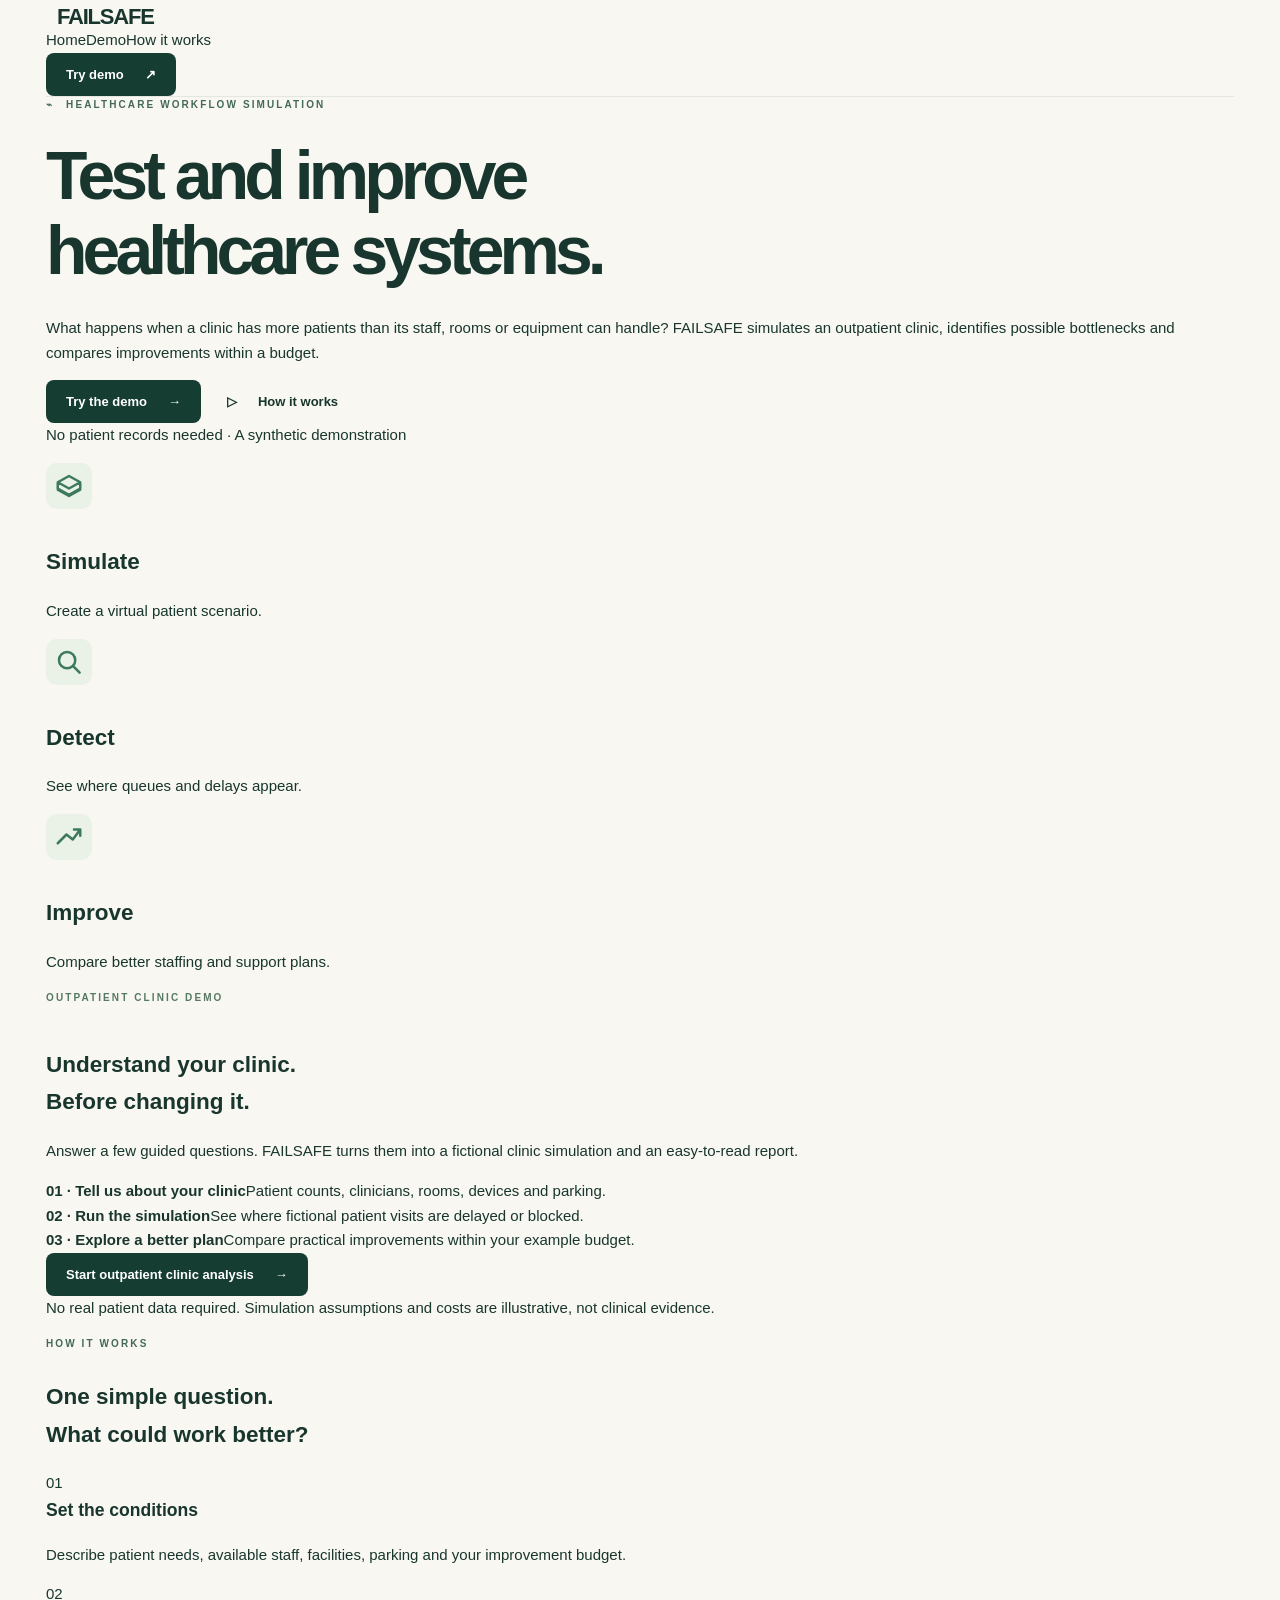
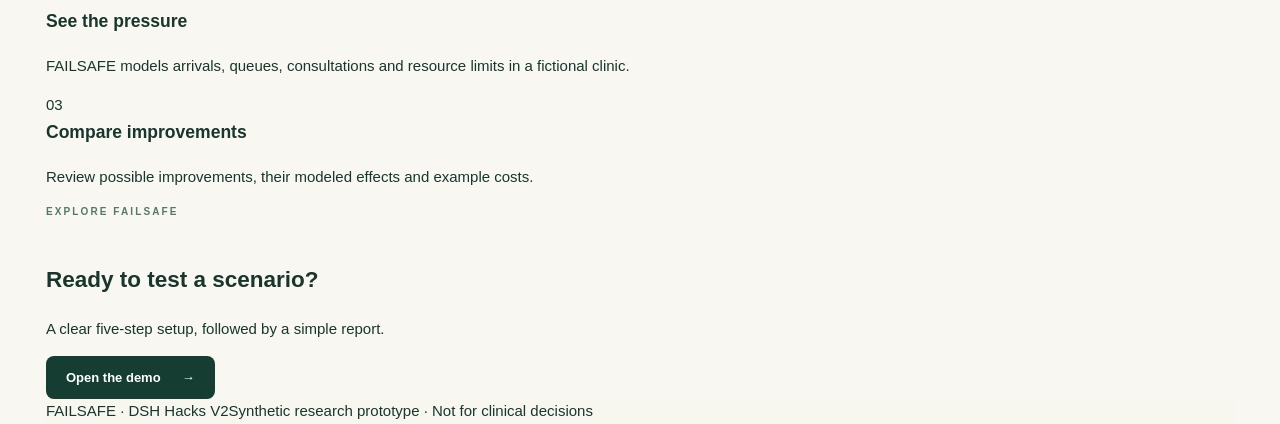
==== commit 7820ec5d: "Add files via upload" ====
--- a/FAILSAFE_v0.8_Deploy/index.html
+++ b/FAILSAFE_v0.8_Deploy/index.html
@@ -1,114 +1,12 @@
 <!doctype html>
-<html lang="en">
-<head>
-  <meta charset="utf-8">
-  <meta name="viewport" content="width=device-width, initial-scale=1">
-  <meta name="theme-color" content="#f8f7f2">
-  <meta name="description" content="FAILSAFE is an interactive healthcare workflow simulation prototype. Explore fictional patient journeys, stress-test queues and compare resource choices.">
-  <meta property="og:title" content="FAILSAFE — Find the failure points before patients reach them">
-  <meta property="og:description" content="An interactive healthcare workflow stress-testing prototype. Simulate. Detect. Optimize.">
-  <title>FAILSAFE — Stress-test healthcare before it happens</title>
-  <link rel="icon" href="assets/favicon.svg" type="image/svg+xml">
-  <link rel="stylesheet" href="assets/styles.css">
-  <script src="assets/home.js" defer></script>
-</head>
-<body>
-  <a class="skip-link" href="#main">Skip to content</a>
-  <header class="site-header" id="top">
-    <div class="wrap navbar">
-      <a class="brand" href="index.html" aria-label="FAILSAFE home">
-        <span class="brand-icon" aria-hidden="true"><svg viewBox="0 0 32 32" fill="none"><path d="M16 3.6 28.4 10.5v11L16 28.4 3.6 21.5v-11L16 3.6Z" stroke="currentColor" stroke-width="2"/><path d="m9 19 5-5 4 4 5-7" stroke="currentColor" stroke-width="2" stroke-linecap="round" stroke-linejoin="round"/></svg></span>
-        <span>FAILSAFE<span class="brand-period">.</span></span>
-      </a>
-      <nav class="nav-links" id="primary-nav" aria-label="Primary navigation">
-        <a href="#mission">The problem</a><a href="#how-it-works">How it works</a><a href="#simulation">The lab</a><a href="#technology">Technology</a>
-        <a class="nav-mobile-cta" href="lab.html">Launch the demo <span aria-hidden="true">↗</span></a>
-      </nav>
-      <div class="nav-right"><span class="nav-version"><span class="live-indicator"></span> INTERACTIVE PROTOTYPE</span><a class="button button-dark nav-cta" href="lab.html">Launch demo <span aria-hidden="true">↗</span></a></div>
-      <button class="menu-toggle" type="button" aria-controls="primary-nav" aria-expanded="false" aria-label="Open navigation"><span></span><span></span><span></span></button>
-    </div>
-  </header>
-
-  <main id="main">
-    <section class="hero" aria-labelledby="hero-heading">
-      <div class="hero-halo" aria-hidden="true"></div>
-      <div class="wrap hero-grid">
-        <div class="hero-content">
-          <div class="eyebrow"><span class="eyebrow-symbol">✳</span> A SAFER WAY TO TEST THE SYSTEM <span class="eyebrow-line"></span></div>
-          <h1 id="hero-heading">Find the failure points <em>before</em> patients reach them<span class="accent-dot">.</span></h1>
-          <p class="hero-description">Healthcare workflows can break under pressure. FAILSAFE uses synthetic patient journeys to reveal bottlenecks, test capacity, and explore better decisions — before making changes in the real world.</p>
-          <div class="hero-actions"><a class="button button-dark button-large" href="lab.html">Launch interactive demo <span class="button-arrow" aria-hidden="true">↗</span></a><a class="text-link" href="#how-it-works">Explore how it works <span aria-hidden="true">↘</span></a></div>
-          <div class="hero-footnote"><span class="halo-icon" aria-hidden="true">◎</span> 100% fictional patients <span class="foot-divider"></span> No real patient data required</div>
-        </div>
-        <div class="hero-visual" aria-label="Illustration of a simulated patient workflow with a highlighted bottleneck">
-          <div class="visual-grid"></div><div class="visual-ambient"></div>
-          <div class="visual-topline"><span class="visual-mark"><span class="pulse"></span> THE SIMULATION ENGINE</span><span class="visual-serial">PREVIEW / 01</span></div>
-          <div class="graph-art" aria-hidden="true">
-            <svg viewBox="0 0 530 350" role="img" aria-label="Illustrative workflow network"><defs><linearGradient id="lineGlow" x1="0" x2="1"><stop stop-color="#7bb59b" stop-opacity=".48"/><stop offset="1" stop-color="#d7efde" stop-opacity=".95"/></linearGradient></defs>
-              <path class="route faint" d="M80 182 C151 182 140 83 238 96 S351 124 440 79"/>
-              <path class="route faint" d="M80 182 C151 182 147 267 238 270 S347 253 440 283"/>
-              <path class="route primary" d="M80 182 C155 182 143 187 237 187 S345 187 443 187"/>
-              <circle cx="80" cy="182" r="23" class="ring"/><circle cx="80" cy="182" r="9" class="node"/>
-              <circle cx="239" cy="96" r="16" class="ring light"/><circle cx="239" cy="96" r="5" class="node dim"/>
-              <circle cx="239" cy="187" r="29" class="ring amber-ring"/><circle cx="239" cy="187" r="10" class="node amber"/>
-              <circle cx="239" cy="270" r="16" class="ring light"/><circle cx="239" cy="270" r="5" class="node dim"/>
-              <circle cx="443" cy="187" r="23" class="ring"/><circle cx="443" cy="187" r="9" class="node"/>
-              <circle cx="440" cy="79" r="8" class="endnode"/><circle cx="440" cy="283" r="8" class="endnode"/>
-              <circle r="6" class="flow-particle"><animateMotion dur="5s" repeatCount="indefinite" path="M80 182 C155 182 143 187 237 187 S345 187 443 187"/></circle>
-              <circle r="4" class="flow-particle second"><animateMotion dur="5s" begin="-2.5s" repeatCount="indefinite" path="M80 182 C155 182 143 187 237 187 S345 187 443 187"/></circle>
-              <text x="40" y="225" class="svg-label">ADMISSION</text><text x="196" y="238" class="svg-label amber-text">CAPACITY</text><text x="406" y="225" class="svg-label">FOLLOW-UP</text>
-            </svg>
-            <div class="graph-bubble bubble-top"><span class="bubble-dot amber-bg"></span> Bottleneck identified <span class="bubble-icon">↗</span></div>
-            <div class="graph-bubble bubble-bottom"><span class="wave-icon">≋</span> Test a better route</div>
-          </div>
-          <div class="visual-bottom"><span><span class="small-label">01 /</span> SIMULATE</span><span><span class="small-label">02 /</span> DETECT</span><span><span class="small-label">03 /</span> OPTIMIZE</span></div>
-          <div class="visual-corner-tag">Illustrative flow diagram · not clinical data</div>
-        </div>
-      </div>
-      <div class="wrap hero-bottom-rule"><span>BUILT FOR DSH HACKS V2</span><span>AI × HEALTHCARE <span aria-hidden="true">↘</span></span></div>
-    </section>
-
-    <section class="stats-band" aria-label="Prototype capabilities"><div class="wrap stat-grid">
-      <div class="stat"><strong>5</strong><div><b>Journey checkpoints</b><span>From discharge to follow-up</span></div></div>
-      <div class="stat"><strong>72</strong><div><b>Resource combinations</b><span>Up to 72 options compared</span></div></div>
-      <div class="stat"><strong>2</strong><div><b>Operational queues</b><span>Discharge and follow-up booking</span></div></div>
-      <div class="stat stat-quote"><span>Not a clinical prediction.</span><b>A transparent what-if simulation.</b></div>
-    </div></section>
-
-    <section class="section mission-section" id="mission"><div class="wrap mission-grid">
-      <div><div class="section-kicker"><span class="kicker-line"></span> 01 / WHY FAILSAFE EXISTS</div><h2>Healthcare shouldn't have to fail <span class="serif-accent">before</span> it improves.</h2></div>
-      <div class="mission-copy"><p class="lead">A patient's journey involves dozens of handoffs and decisions. A small delay or missed step can put the whole process under pressure.</p><p>What if teams could examine those weak points in a safe virtual environment first? FAILSAFE helps explore how a hypothetical care pathway behaves when demand rises, resources tighten, or patients encounter barriers.</p><div class="quote-rule"><span class="quote-star">✳</span><span>Test the workflow. Not the patient.</span></div></div>
-    </div></section>
-
-    <section class="section process-section" id="how-it-works"><div class="wrap">
-      <div class="section-kicker"><span class="kicker-line"></span> 02 / FROM QUESTIONS TO CLARITY</div>
-      <div class="process-heading"><h2>One system.<br><span class="serif-accent">Four</span> clearer steps.</h2><p>Not another dashboard of unexplained numbers. A way to experiment, see the consequences and understand the trade-offs.</p></div>
-      <div class="process-card" id="process-explorer"><div class="process-tabs" role="tablist" aria-label="Simulation process steps">
-        <button class="step-tab active" data-step="0" type="button" role="tab" aria-selected="true" aria-controls="step-panel" id="tab-0"><span class="step-count">01</span><span>Configure</span><span class="tab-arrow">↗</span></button>
-        <button class="step-tab" data-step="1" type="button" role="tab" aria-selected="false" aria-controls="step-panel" id="tab-1" tabindex="-1"><span class="step-count">02</span><span>Simulate</span><span class="tab-arrow">↗</span></button>
-        <button class="step-tab" data-step="2" type="button" role="tab" aria-selected="false" aria-controls="step-panel" id="tab-2" tabindex="-1"><span class="step-count">03</span><span>Detect</span><span class="tab-arrow">↗</span></button>
-        <button class="step-tab" data-step="3" type="button" role="tab" aria-selected="false" aria-controls="step-panel" id="tab-3" tabindex="-1"><span class="step-count">04</span><span>Optimize</span><span class="tab-arrow">↗</span></button>
-      </div><div class="process-details" role="tabpanel" id="step-panel" aria-labelledby="tab-0" tabindex="0">
-        <div class="process-copy"><div class="muted-overline" id="step-overline">STEP 01 / INPUTS</div><h3 id="step-title">Start with a scenario.</h3><p id="step-text">Choose patient volume, language or transport barriers, staffing levels and an available resource budget. Everything happens using fictional inputs.</p><div class="step-callout"><span class="callout-symbol">↗</span><span id="step-note">Editable assumptions, not hospital records.</span></div></div>
-        <div class="step-demo" aria-hidden="true"><div class="demo-heading"><span class="mini-mark">✳</span> WORKFLOW CONFIGURATION <span>01 / 04</span></div><div class="demo-lines"><div class="demo-label">PATIENT VOLUME <b id="mini-label-1">500 virtual patients</b></div><div class="progress-track"><div class="progress-bar" id="mini-bar-1"></div></div><div class="demo-label">AVAILABLE RESOURCES <b id="mini-label-2">350 credits</b></div><div class="progress-track secondary-track"><div class="progress-bar" id="mini-bar-2"></div></div></div><div class="demo-footer"><span class="check-circle">✓</span><span id="mini-status">Scenario configured</span><span class="mini-dots"><i></i><i></i><i></i><i></i></span></div></div>
-      </div></div>
-    </div></section>
-
-    <section class="section lab-section" id="simulation"><div class="wrap"><div class="section-kicker"><span class="kicker-line"></span> 03 / THE SIMULATION LAB</div>
-      <div class="lab-intro"><h2>See the system <span class="serif-accent">under pressure.</span></h2><div><p>Follow individual synthetic patients, watch queues form, compare staffing plans and replay the busiest moments of a fictional care pathway.</p><a class="text-link dark-link" href="lab.html">Open the live simulation <span aria-hidden="true">↗</span></a></div></div>
-      <div class="lab-frame"><div class="lab-frame-top"><div class="frame-dots"><i></i><i></i><i></i></div><span class="frame-address"><span class="small-shield">⬡</span> FAILSAFE / SIMULATION LAB</span><a href="lab.html" class="frame-open">Open lab ↗</a></div><div class="lab-image-wrap"><img loading="lazy" src="assets/simulation-screenshot.webp" alt="Actual FAILSAFE simulation lab: a timeline and six cards showing fictional patients arriving, waiting for discharge, receiving service, waiting for booking, receiving booking service, and finishing."></div><div class="lab-caption"><div><span class="caption-dot"></span> ACTUAL SCREENSHOT FROM OUR WORKING PROTOTYPE</div><span>Synthetic scenario · Local Python engine</span></div></div>
-    </div></section>
-
-    <section class="section tech-section" id="technology"><div class="wrap"><div class="section-kicker"><span class="kicker-line"></span> 04 / BUILT WITH INTENTION</div><div class="tech-head"><h2>Powerful enough to explore.<br><span class="serif-accent">Clear enough</span> to understand.</h2><p>A transparent simulation stack rather than a black-box claim about patient outcomes.</p></div><div class="tech-grid">
-      <article class="tech-card"><div class="feature-icon"><svg viewBox="0 0 48 48" fill="none" aria-hidden="true"><circle cx="12" cy="13" r="5"/><circle cx="35" cy="13" r="5"/><circle cx="24" cy="36" r="5"/><path d="M17 13h13m-18 5 9 13m14-13-8 13"/></svg></div><span class="tech-number">01 /</span><h3>Synthetic patient journeys</h3><p>Explore fictional care pathways with different access needs and potential barriers.</p></article>
-      <article class="tech-card"><div class="feature-icon"><svg viewBox="0 0 48 48" fill="none" aria-hidden="true"><rect x="5" y="24" width="9" height="16" rx="2"/><rect x="20" y="14" width="9" height="26" rx="2"/><rect x="35" y="6" width="9" height="34" rx="2"/><path d="M5 10h19m-6-6 6 6-6 6"/></svg></div><span class="tech-number">02 /</span><h3>Queue stress testing</h3><p>Model arrivals, simplified service times and limited staffing across two service stages.</p></article>
-      <article class="tech-card"><div class="feature-icon"><svg viewBox="0 0 48 48" fill="none" aria-hidden="true"><circle cx="24" cy="24" r="18"/><path d="m14 24 7 7 13-15"/><path d="M24 3v8m0 26v8M3 24h8m26 0h8"/></svg></div><span class="tech-number">03 /</span><h3>Budget-aware optimization</h3><p>Evaluate up to 72 resource combinations and inspect the trade-offs behind each recommendation.</p></article>
-    </div><div class="tech-honesty"><div class="honesty-icon">i</div><p><strong>Built for exploration, not medical decisions.</strong> FAILSAFE uses simplified, synthetic assumptions. The care-pathway and staffing models are independent, and the optimizer is an exact search algorithm — not a clinically validated AI predictor.</p></div>
-    </div></section>
-
-    <section class="closing-section"><div class="wrap closing-grid"><div class="closing-spark" aria-hidden="true">✳</div><div class="closing-copy"><div class="closing-kicker">YOUR NEXT EXPERIMENT STARTS HERE</div><h2>What if we could<br><em>prepare</em> for failure?</h2><p>Explore pressure points. Change the assumptions. See what the simulation reveals.</p><a class="button button-cream button-large" href="lab.html">Explore FAILSAFE <span aria-hidden="true">↗</span></a></div><div class="closing-symbol" aria-hidden="true"><svg viewBox="0 0 350 350" fill="none"><circle cx="175" cy="175" r="138" stroke="currentColor" stroke-opacity=".22"/><circle cx="175" cy="175" r="95" stroke="currentColor" stroke-opacity=".35"/><circle cx="175" cy="175" r="53" stroke="currentColor" stroke-opacity=".65"/><path d="m107 181 43 41 94-104" stroke="currentColor" stroke-width="7" stroke-linecap="round" stroke-linejoin="round"/><circle cx="175" cy="175" r="166" stroke="currentColor" stroke-opacity=".12" stroke-dasharray="3 12"/></svg></div></div></section>
-  </main>
-
-  <footer class="site-footer"><div class="wrap footer-top"><div><a class="brand brand-footer" href="#top"><span class="brand-icon" aria-hidden="true">✳</span><span>FAILSAFE<span class="brand-period">.</span></span></a><p>Find the failure points before<br>patients reach them.</p></div><div class="footer-links"><div><span>EXPLORE</span><a href="#mission">The problem</a><a href="#how-it-works">How it works</a><a href="lab.html">Simulation lab</a></div><div><span>PROJECT</span><a href="#technology">Technology</a><a href="#simulation">Product preview</a><a href="lab.html">Launch demo ↗</a></div></div></div><div class="wrap footer-bottom"><span>© 2026 FAILSAFE. Built for DSH Hacks V2.</span><span>Hackathon demonstration · Synthetic data only · Not for clinical use</span><a href="#top">Back to top ↑</a></div></footer>
-</body>
-</html>
+<html lang="en"><head><meta charset="utf-8"><meta name="viewport" content="width=device-width,initial-scale=1"><meta name="theme-color" content="#f4f4f0"><meta name="description" content="FAILSAFE is a synthetic healthcare workflow simulation that helps explore queues, staffing, and improvement scenarios."><title>FAILSAFE — Test and improve healthcare workflows</title><link rel="icon" href="assets/favicon.svg" type="image/svg+xml"><link rel="stylesheet" href="assets/styles.css"></head>
+<body class="home-page"><a class="skip-link" href="#main">Skip to content</a><div class="ambient ambient-one"></div><div class="ambient ambient-two"></div>
+<header class="site-header glass wrap"><a class="brand" href="index.html" aria-label="FAILSAFE home"><span class="brand-mark" aria-hidden="true"><i></i><i></i><i></i></span><span>FAILSAFE</span></a><nav aria-label="Main navigation"><a href="index.html" aria-current="page">Home</a><a href="outpatient.html">Demo</a><a href="#how">How it works</a></nav><a class="button button-dark nav-button" href="outpatient.html">Try demo <span aria-hidden="true">↗</span></a></header>
+<main id="main">
+<section class="hero wrap"><div class="hero-copy"><div class="eyebrow"><span class="mini-pulse">⌁</span> HEALTHCARE WORKFLOW SIMULATION</div><h1>Test and improve<br><span>healthcare systems.</span></h1><p class="hero-desc">What happens when a clinic has more patients than its staff, rooms or equipment can handle? FAILSAFE simulates an outpatient clinic, identifies possible bottlenecks and compares improvements within a budget.</p><div class="hero-actions"><a class="button button-dark" href="outpatient.html">Try the demo <span aria-hidden="true">→</span></a><a class="button button-light" href="#how"><span aria-hidden="true">▷</span> How it works</a></div><p class="hero-note"><span class="note-dot"></span> No patient records needed · A synthetic demonstration</p></div>
+<div class="hero-art" aria-hidden="true"><div class="art-halo"></div><div class="glass-ribbon ribbon-back"></div><div class="glass-ribbon ribbon-front"></div><div class="float-orb orb-a"></div><div class="float-orb orb-b"></div></div></section>
+<section class="features wrap" id="how" aria-label="What FAILSAFE does"><article class="feature glass"><div class="feature-icon"><svg viewBox="0 0 24 24" fill="none" stroke="currentColor" stroke-width="1.8" stroke-linejoin="round"><path d="m3 9 9-5 9 5-9 5-9-5Zm0 5 9 5 9-5M3 10v5l9 5 9-5v-5"/></svg></div><div><h2>Simulate</h2><p>Create a virtual patient scenario.</p></div></article><article class="feature glass"><div class="feature-icon"><svg viewBox="0 0 24 24" fill="none" stroke="currentColor" stroke-width="1.8" stroke-linecap="round"><circle cx="10.5" cy="10.5" r="6.5"/><path d="m15.5 15.5 5 5"/></svg></div><div><h2>Detect</h2><p>See where queues and delays appear.</p></div></article><article class="feature glass"><div class="feature-icon"><svg viewBox="0 0 24 24" fill="none" stroke="currentColor" stroke-width="1.8" stroke-linecap="round" stroke-linejoin="round"><path d="m3 17 7-7 5 4 6-8M16 6h5v5"/></svg></div><div><h2>Improve</h2><p>Compare better staffing and support plans.</p></div></article></section>
+<section class="quick-demo glass wrap outpatient-intro" aria-labelledby="quick-title"><div class="demo-intro"><span class="section-kicker">OUTPATIENT CLINIC DEMO</span><h2 id="quick-title">Understand your clinic.<br>Before changing it.</h2><p>Answer a few guided questions. FAILSAFE turns them into a fictional clinic simulation and an easy-to-read report.</p></div><div class="demo-entry"><div class="demo-entry-grid"><div><strong>01 · Tell us about your clinic</strong><span>Patient counts, clinicians, rooms, devices and parking.</span></div><div><strong>02 · Run the simulation</strong><span>See where fictional patient visits are delayed or blocked.</span></div><div><strong>03 · Explore a better plan</strong><span>Compare practical improvements within your example budget.</span></div></div><a class="button button-dark demo-start" href="outpatient.html">Start outpatient clinic analysis <span aria-hidden="true">→</span></a></div><p class="demo-disclaimer">No real patient data required. Simulation assumptions and costs are illustrative, not clinical evidence.</p></section>
+<section class="explanation wrap"><div class="eyebrow">HOW IT WORKS</div><h2>One simple question.<br><span>What could work better?</span></h2><div class="how-grid"><article><span class="number">01</span><h3>Set the conditions</h3><p>Describe patient needs, available staff, facilities, parking and your improvement budget.</p></article><article><span class="number">02</span><h3>See the pressure</h3><p>FAILSAFE models arrivals, queues, consultations and resource limits in a fictional clinic.</p></article><article><span class="number">03</span><h3>Compare improvements</h3><p>Review possible improvements, their modeled effects and example costs.</p></article></div></section>
+<section class="bottom-cta wrap glass"><div><span class="section-kicker">EXPLORE FAILSAFE</span><h2>Ready to test a scenario?</h2><p>A clear five-step setup, followed by a simple report.</p></div><a class="button button-dark" href="outpatient.html">Open the demo <span aria-hidden="true">→</span></a></section>
+</main><footer class="wrap site-footer"><span>FAILSAFE · DSH Hacks V2</span><span>Synthetic research prototype · Not for clinical decisions</span></footer></body></html>
